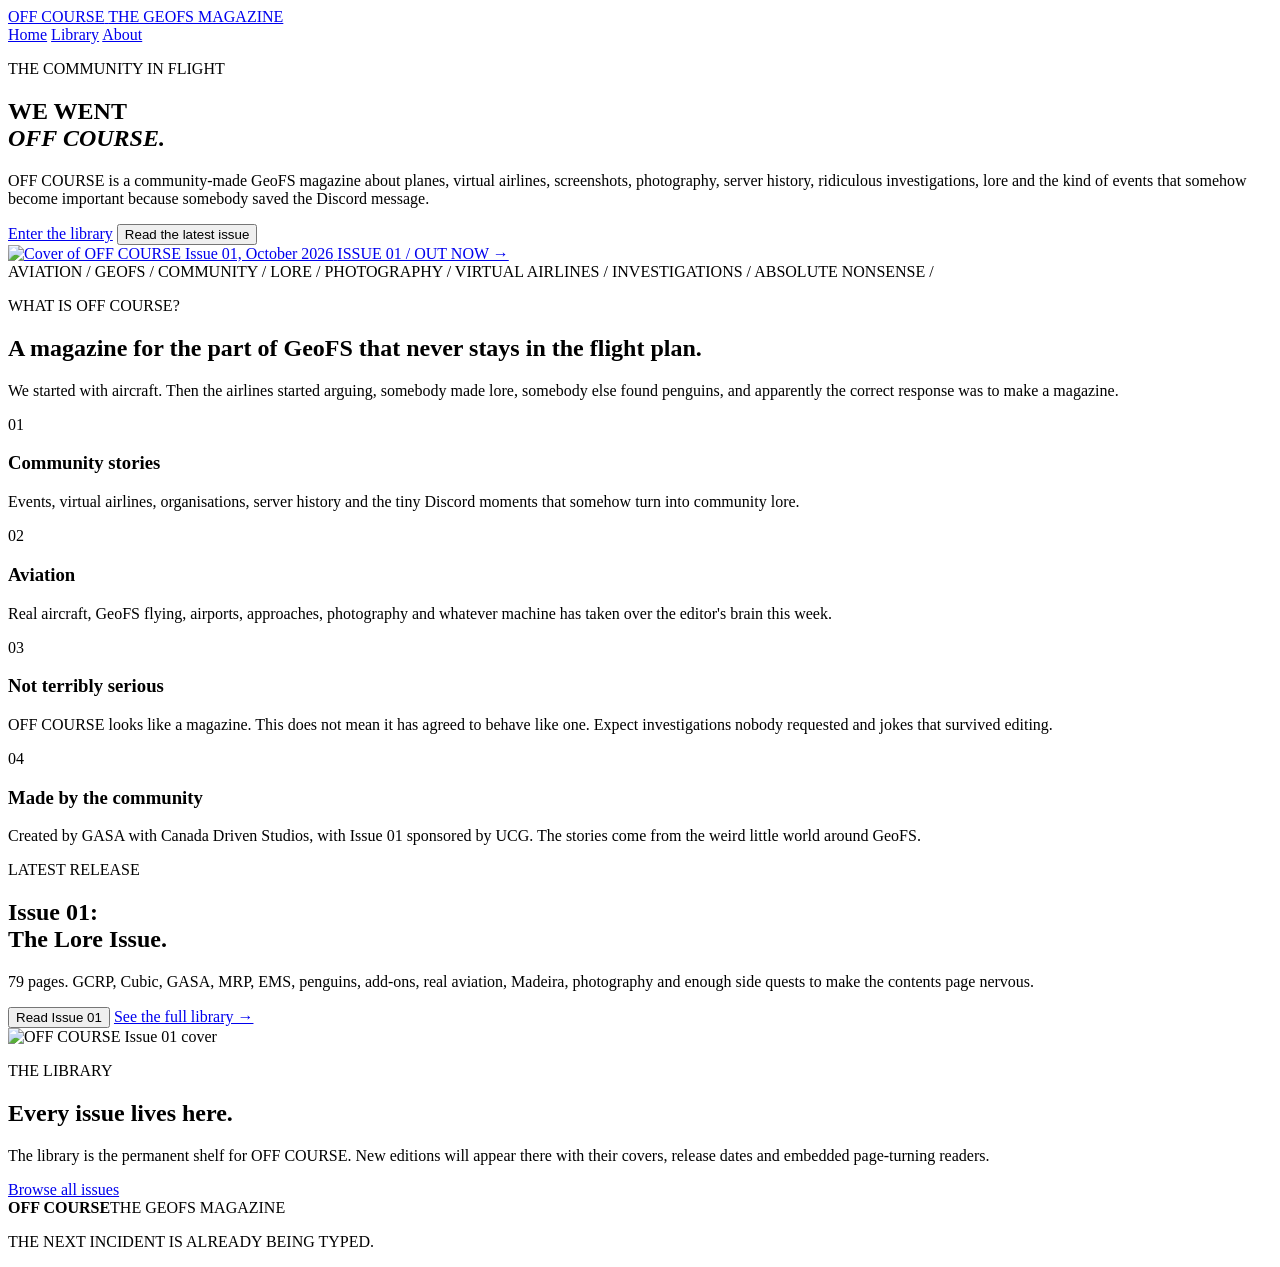
==== index.html @ 8a11a525 "Launch OFF COURSE magazine site" ====
<!doctype html>
<html lang="en">
<head>
  <meta charset="utf-8" />
  <meta name="viewport" content="width=device-width, initial-scale=1" />
  <meta name="theme-color" content="#17344d" />
  <meta name="description" content="OFF COURSE — The GeoFS Magazine. Community aviation, lore, photography, virtual airlines, investigations and whatever escaped into the group chat." />
  <meta property="og:title" content="OFF COURSE — The GeoFS Magazine" />
  <meta property="og:description" content="Community aviation. No boring flights." />
  <meta property="og:image" content="assets/issue-01-cover.jpg" />
  <title>OFF COURSE — The GeoFS Magazine</title>
  <link rel="icon" href="assets/favicon.svg" type="image/svg+xml" />
  <link rel="stylesheet" href="styles.css" />
</head>
<body>
  <header class="site-header">
    <a class="brand" href="index.html" aria-label="OFF COURSE home">
      <span class="brand-main">OFF COURSE</span>
      <span class="brand-sub">THE GEOFS MAGAZINE</span>
    </a>
    <nav aria-label="Main navigation">
      <a class="active" href="index.html">Home</a>
      <a href="library.html">Library</a>
      <a href="#about">About</a>
    </nav>
  </header>

  <main>
    <section class="home-hero">
      <div class="hero-copy">
        <p class="eyebrow">THE COMMUNITY IN FLIGHT</p>
        <h1>WE WENT<br><em>OFF COURSE.</em></h1>
        <p class="lede">OFF COURSE is a community-made GeoFS magazine about planes, virtual airlines, screenshots, photography, server history, ridiculous investigations, lore and the kind of events that somehow become important because somebody saved the Discord message.</p>
        <div class="actions">
          <a class="button primary" href="library.html">Enter the library</a>
          <button class="button ghost" data-reader="e8e3e8e0c5" data-issue="01">Read the latest issue</button>
        </div>
      </div>

      <a class="cover-wrap" href="library.html" aria-label="Browse the OFF COURSE issue library">
        <span class="cover-shadow" aria-hidden="true"></span>
        <img src="assets/issue-01-cover.jpg" alt="Cover of OFF COURSE Issue 01, October 2026" />
        <span class="cover-hint">ISSUE 01 / OUT NOW →</span>
      </a>
    </section>

    <section class="ticker" aria-label="Magazine topics">
      <div>AVIATION / GEOFS / COMMUNITY / LORE / PHOTOGRAPHY / VIRTUAL AIRLINES / INVESTIGATIONS / ABSOLUTE NONSENSE /</div>
    </section>

    <section class="manifesto section" id="about">
      <div class="section-heading">
        <div>
          <p class="eyebrow">WHAT IS OFF COURSE?</p>
          <h2>A magazine for the part of GeoFS that never stays in the flight plan.</h2>
        </div>
        <p>We started with aircraft. Then the airlines started arguing, somebody made lore, somebody else found penguins, and apparently the correct response was to make a magazine.</p>
      </div>

      <div class="feature-grid">
        <article><span>01</span><h3>Community stories</h3><p>Events, virtual airlines, organisations, server history and the tiny Discord moments that somehow turn into community lore.</p></article>
        <article><span>02</span><h3>Aviation</h3><p>Real aircraft, GeoFS flying, airports, approaches, photography and whatever machine has taken over the editor's brain this week.</p></article>
        <article><span>03</span><h3>Not terribly serious</h3><p>OFF COURSE looks like a magazine. This does not mean it has agreed to behave like one. Expect investigations nobody requested and jokes that survived editing.</p></article>
        <article><span>04</span><h3>Made by the community</h3><p>Created by GASA with Canada Driven Studios, with Issue 01 sponsored by UCG. The stories come from the weird little world around GeoFS.</p></article>
      </div>
    </section>

    <section class="latest-band">
      <div class="latest-inner">
        <div>
          <p class="eyebrow">LATEST RELEASE</p>
          <h2>Issue 01:<br>The Lore Issue.</h2>
          <p>79 pages. GCRP, Cubic, GASA, MRP, EMS, penguins, add-ons, real aviation, Madeira, photography and enough side quests to make the contents page nervous.</p>
          <div class="actions">
            <button class="button light" data-reader="e8e3e8e0c5" data-issue="01">Read Issue 01</button>
            <a class="text-link" href="library.html">See the full library →</a>
          </div>
        </div>
        <img src="assets/issue-01-cover.jpg" alt="OFF COURSE Issue 01 cover" loading="lazy" />
      </div>
    </section>

    <section class="section library-callout">
      <p class="eyebrow">THE LIBRARY</p>
      <div>
        <h2>Every issue lives here.</h2>
        <p>The library is the permanent shelf for OFF COURSE. New editions will appear there with their covers, release dates and embedded page-turning readers.</p>
        <a class="button primary" href="library.html">Browse all issues</a>
      </div>
    </section>
  </main>

  <footer><div><strong>OFF COURSE</strong><span>THE GEOFS MAGAZINE</span></div><p>THE NEXT INCIDENT IS ALREADY BEING TYPED.</p></footer>

  <dialog class="reader" id="reader-dialog" aria-label="Magazine reader">
    <div class="reader-bar">
      <div><strong id="reader-title">OFF COURSE — ISSUE 01</strong><span>THE GEOFS MAGAZINE</span></div>
      <div class="reader-actions">
        <a id="reader-external" href="https://heyzine.com/flip-book/e8e3e8e0c5.html" target="_blank" rel="noopener">Open separately ↗</a>
        <button id="reader-close" aria-label="Close reader">×</button>
      </div>
    </div>
    <div class="reader-frame-wrap"><iframe id="reader-frame" title="OFF COURSE magazine reader" allowfullscreen allow="autoplay; fullscreen; clipboard-write" scrolling="no"></iframe></div>
  </dialog>

  <script src="app.js"></script>
</body>
</html>
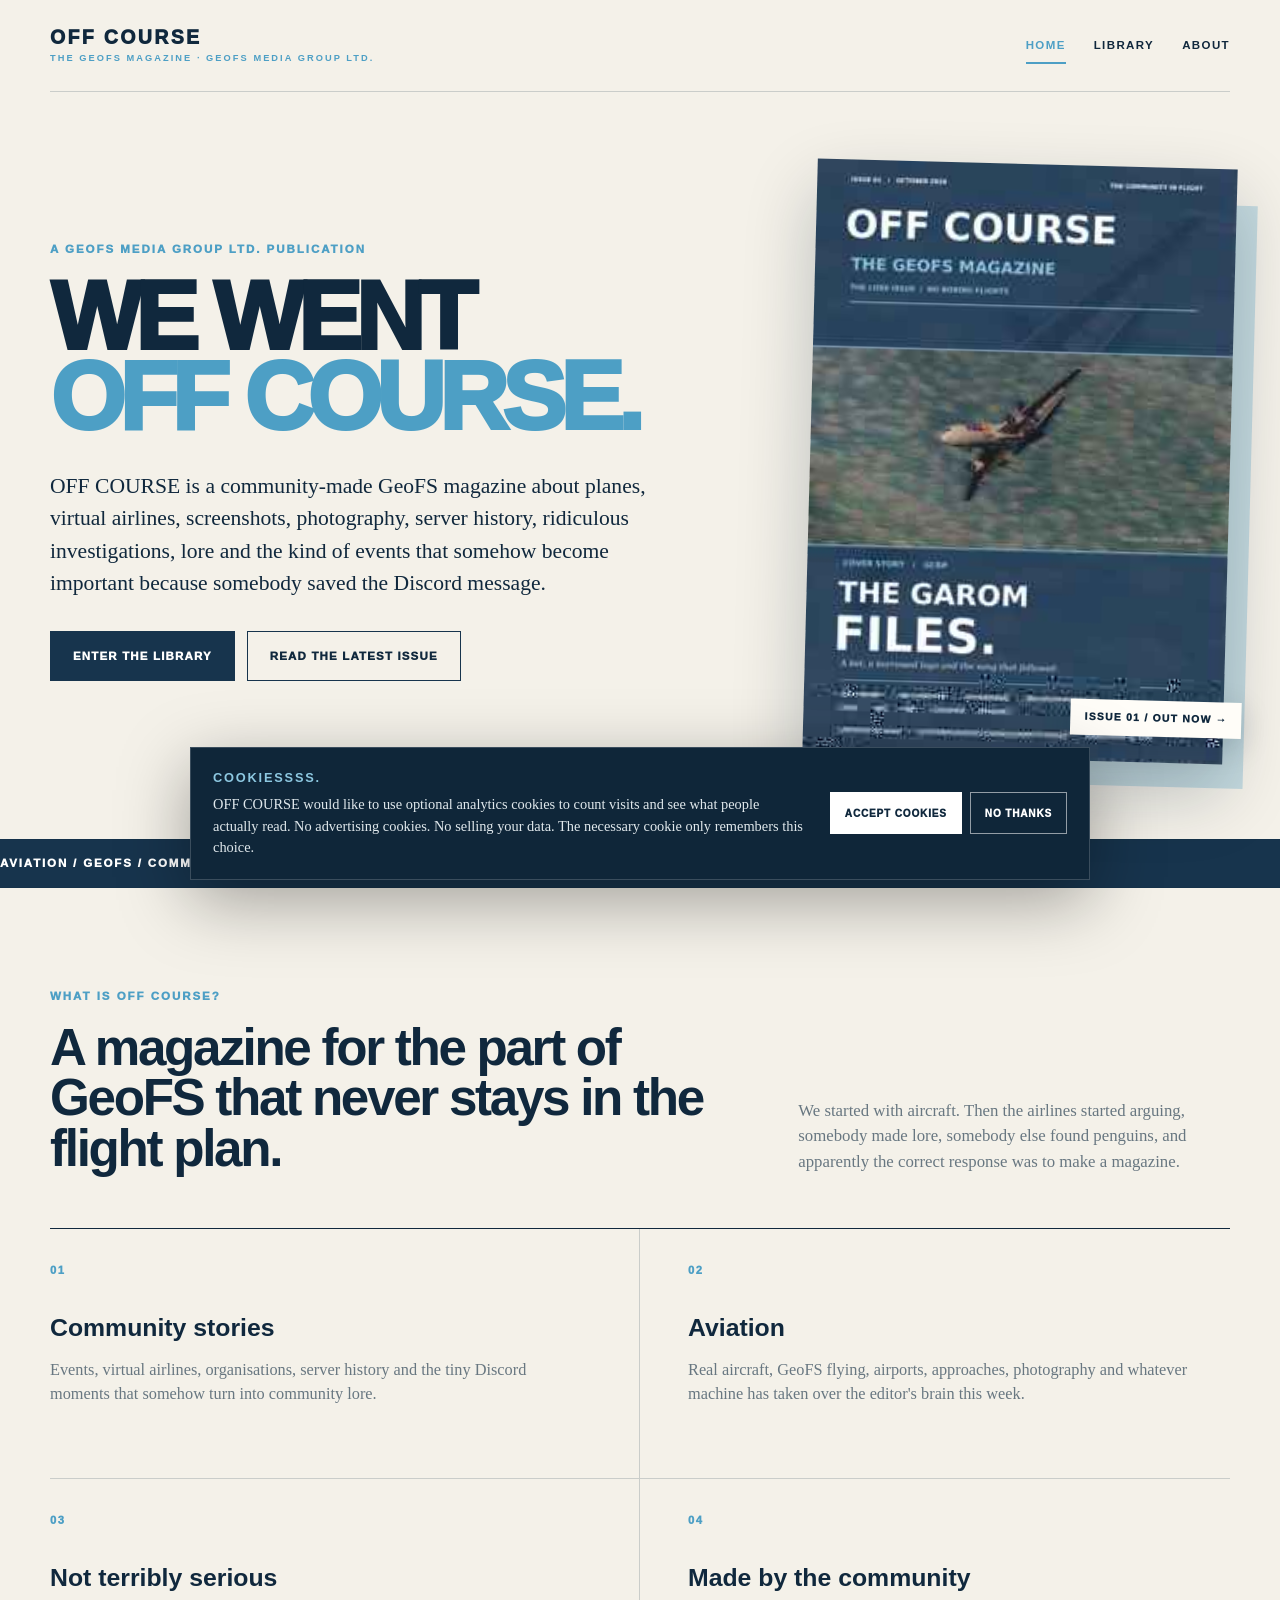
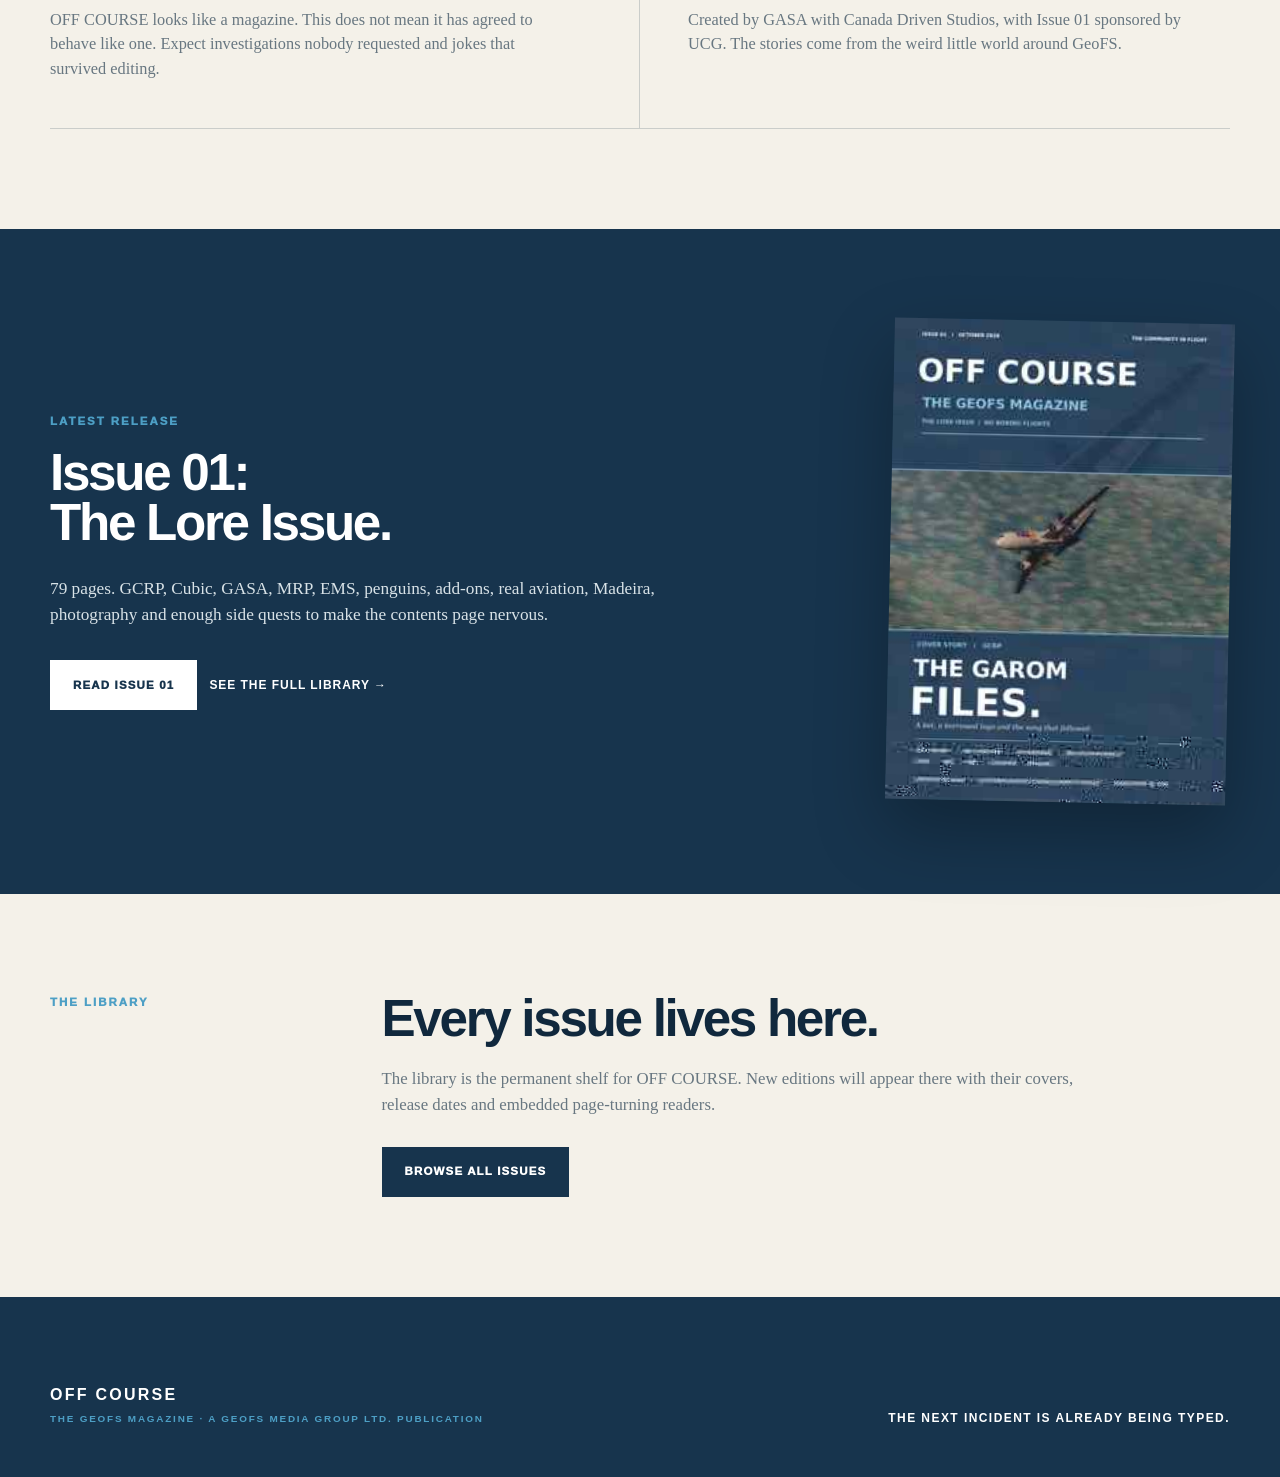
==== commit 80281e6e: "Add GeoFS Media Group Ltd. branding" ====
--- a/index.html
+++ b/index.html
@@ -16,7 +16,7 @@
   <header class="site-header">
     <a class="brand" href="index.html" aria-label="OFF COURSE home">
       <span class="brand-main">OFF COURSE</span>
-      <span class="brand-sub">THE GEOFS MAGAZINE</span>
+      <span class="brand-sub">THE GEOFS MAGAZINE · GEOFS MEDIA GROUP LTD.</span>
     </a>
     <nav aria-label="Main navigation">
       <a class="active" href="index.html">Home</a>
@@ -28,7 +28,7 @@
   <main>
     <section class="home-hero">
       <div class="hero-copy">
-        <p class="eyebrow">THE COMMUNITY IN FLIGHT</p>
+        <p class="eyebrow">A GEOFS MEDIA GROUP LTD. PUBLICATION</p>
         <h1>WE WENT<br><em>OFF COURSE.</em></h1>
         <p class="lede">OFF COURSE is a community-made GeoFS magazine about planes, virtual airlines, screenshots, photography, server history, ridiculous investigations, lore and the kind of events that somehow become important because somebody saved the Discord message.</p>
         <div class="actions">
@@ -90,7 +90,7 @@
     </section>
   </main>
 
-  <footer><div><strong>OFF COURSE</strong><span>THE GEOFS MAGAZINE</span></div><p>THE NEXT INCIDENT IS ALREADY BEING TYPED.</p></footer>
+  <footer><div><strong>OFF COURSE</strong><span>THE GEOFS MAGAZINE · A GEOFS MEDIA GROUP LTD. PUBLICATION</span></div><p>THE NEXT INCIDENT IS ALREADY BEING TYPED.</p></footer>
 
   <dialog class="reader" id="reader-dialog" aria-label="Magazine reader">
     <div class="reader-bar">
--- a/styles.css
+++ b/styles.css
@@ -0,0 +1,5 @@
+:root{--ink:#10283d;--navy:#17344d;--blue:#4d9fc5;--ice:#dcecf2;--paper:#f4f1e9;--white:#fffdf8;--muted:#687781;--line:rgba(16,40,61,.18);--max:1180px}*{box-sizing:border-box}html{scroll-behavior:smooth}body{margin:0;background:var(--paper);color:var(--ink);font-family:Inter,ui-sans-serif,-apple-system,BlinkMacSystemFont,"Segoe UI",sans-serif;line-height:1.5}button,a{font:inherit}a{color:inherit}.site-header{width:min(calc(100% - 40px),var(--max));margin:0 auto;min-height:92px;display:flex;align-items:center;justify-content:space-between;border-bottom:1px solid var(--line)}.brand{text-decoration:none;display:grid;line-height:1;gap:7px}.brand-main{font-size:1.22rem;font-weight:950;letter-spacing:.12em}.brand-sub{font-size:.58rem;font-weight:900;letter-spacing:.22em;color:var(--blue)}nav{display:flex;gap:28px}nav a{position:relative;text-decoration:none;text-transform:uppercase;font-size:.72rem;font-weight:900;letter-spacing:.12em}nav a:hover,nav a.active{color:var(--blue)}nav a.active:after{content:"";position:absolute;left:0;right:0;bottom:-10px;height:2px;background:var(--blue)}.eyebrow{margin:0 0 18px;color:var(--blue);font-size:.72rem;font-weight:950;letter-spacing:.17em;text-transform:uppercase}h1{margin:0;font-size:clamp(3.7rem,7.5vw,7.5rem);line-height:.84;letter-spacing:-.065em;font-weight:950}h1 em{color:var(--blue);font-style:normal}h2{margin:0;font-size:clamp(2.2rem,4vw,4.5rem);line-height:.98;letter-spacing:-.045em}.lede{max-width:700px;margin:32px 0;font-family:Georgia,"Times New Roman",serif;font-size:clamp(1.05rem,1.7vw,1.35rem)}.actions{display:flex;gap:12px;flex-wrap:wrap;align-items:center}.button{min-height:50px;padding:0 22px;display:inline-flex;align-items:center;justify-content:center;border:1px solid var(--navy);background:transparent;color:var(--ink);text-decoration:none;text-transform:uppercase;letter-spacing:.1em;font-size:.72rem;font-weight:950;cursor:pointer}.button.primary{background:var(--navy);color:white}.button.primary:hover{background:var(--blue);border-color:var(--blue)}.button.ghost:hover{background:var(--ice)}.button.light{border-color:white;background:white;color:var(--navy)}.button.light:hover{background:var(--ice)}.text-link{color:white;font-size:.75rem;font-weight:900;letter-spacing:.08em;text-transform:uppercase;text-decoration:none}.home-hero{width:min(calc(100% - 40px),var(--max));margin:0 auto;min-height:720px;padding:72px 0 80px;display:grid;grid-template-columns:1.1fr .9fr;align-items:center;gap:72px}.cover-wrap{position:relative;width:min(100%,420px);justify-self:end;text-decoration:none;transform:rotate(1.5deg);transition:transform .25s ease}.cover-wrap:hover{transform:rotate(0) translateY(-8px)}.cover-wrap img{position:relative;z-index:2;width:100%;display:block;box-shadow:0 30px 70px rgba(10,31,48,.24)}.cover-shadow{position:absolute;z-index:0;inset:6% -5% -4% 6%;background:var(--blue);opacity:.28}.cover-hint{position:absolute;z-index:3;right:-18px;bottom:26px;background:var(--white);padding:10px 14px;font-size:.65rem;font-weight:950;letter-spacing:.12em;box-shadow:0 8px 30px rgba(10,31,48,.18)}.ticker{overflow:hidden;border-top:1px solid var(--line);border-bottom:1px solid var(--line);background:var(--navy);color:white}.ticker div{width:max-content;padding:15px 0;font-size:.72rem;font-weight:950;letter-spacing:.16em;animation:drift 24s linear infinite}@keyframes drift{to{transform:translateX(-30%)}}.section{width:min(calc(100% - 40px),var(--max));margin:0 auto;padding:100px 0}.section-heading{display:grid;grid-template-columns:1fr .62fr;gap:52px;align-items:end;margin-bottom:54px}.section-heading.compact{margin-bottom:42px}.section-heading>p{margin:0;color:var(--muted);font-family:Georgia,"Times New Roman",serif;font-size:1.05rem}.feature-grid{display:grid;grid-template-columns:repeat(2,minmax(0,1fr));border-top:1px solid var(--ink)}.feature-grid article{min-height:250px;padding:28px 34px 34px 0;border-bottom:1px solid var(--line)}.feature-grid article:nth-child(odd){padding-right:48px;border-right:1px solid var(--line)}.feature-grid article:nth-child(even){padding-left:48px}.feature-grid span{color:var(--blue);font-size:.7rem;font-weight:950;letter-spacing:.14em}.feature-grid h3{margin:28px 0 12px;font-size:1.55rem}.feature-grid p{max-width:500px;margin:0;color:var(--muted);font-family:Georgia,"Times New Roman",serif;font-size:1.02rem}.latest-band{background:var(--navy);color:white}.latest-inner{width:min(calc(100% - 40px),var(--max));margin:0 auto;padding:92px 0;display:grid;grid-template-columns:1fr .55fr;gap:90px;align-items:center}.latest-inner>div>p:not(.eyebrow){max-width:650px;margin:28px 0 32px;color:#d8e2e7;font-family:Georgia,"Times New Roman",serif;font-size:1.08rem}.latest-inner img{width:min(100%,340px);justify-self:end;box-shadow:0 30px 70px rgba(0,0,0,.28);transform:rotate(1.2deg)}.library-callout{display:grid;grid-template-columns:.32fr 1fr;gap:60px;align-items:start}.library-callout>div>p{max-width:700px;margin:22px 0 30px;color:var(--muted);font-family:Georgia,"Times New Roman",serif;font-size:1.05rem}.library-hero{width:min(calc(100% - 40px),var(--max));margin:0 auto;padding:95px 0 75px}.library-hero .lede{max-width:800px}.library-stats{margin-top:65px;display:grid;grid-template-columns:repeat(3,minmax(0,1fr));border-top:1px solid var(--ink);border-bottom:1px solid var(--line)}.library-stats div{padding:24px 28px 24px 0;display:grid;gap:4px}.library-stats div+div{padding-left:28px;border-left:1px solid var(--line)}.library-stats strong{font-size:clamp(2rem,4vw,3.8rem);line-height:1;letter-spacing:-.05em}.library-stats span{color:var(--muted);font-size:.65rem;font-weight:900;letter-spacing:.12em}.archive-section{padding-top:70px}.issue-grid{display:grid;grid-template-columns:repeat(3,minmax(0,1fr));gap:38px 26px}.issue-card{border-top:1px solid var(--ink);padding-top:16px}.issue-open{width:100%;padding:0;border:0;background:transparent;text-align:left;color:inherit;cursor:pointer}.issue-cover-frame{position:relative;overflow:hidden;background:#d8d8d3}.issue-cover-frame img{width:100%;aspect-ratio:1/1.414;object-fit:cover;display:block;transition:transform .25s ease,filter .25s ease}.issue-cover-frame>span{position:absolute;left:16px;right:16px;bottom:16px;padding:12px 14px;background:var(--white);color:var(--ink);font-size:.65rem;font-weight:950;letter-spacing:.12em;transform:translateY(75px);transition:transform .22s ease}.issue-open:hover .issue-cover-frame img{transform:scale(1.018);filter:brightness(.82)}.issue-open:hover .issue-cover-frame>span{transform:translateY(0)}.card-copy{padding-top:18px}.issue-number{margin:0 0 6px;color:var(--blue);font-size:.66rem;font-weight:950;letter-spacing:.12em}.issue-card h3{margin:0 0 9px;font-size:1.35rem}.card-description{min-height:72px;margin:0 0 12px;color:var(--muted);font-family:Georgia,"Times New Roman",serif;font-size:.96rem}.meta{margin:0;color:var(--muted);font-size:.67rem;font-weight:850;letter-spacing:.09em;text-transform:uppercase}.issue-card.pending{opacity:.48}.placeholder-cover{aspect-ratio:1/1.414;display:grid;place-content:center;gap:10px;text-align:center;border:1px dashed var(--ink);background:rgba(255,255,255,.2)}.placeholder-cover span{font-weight:950;font-size:clamp(4rem,9vw,7rem);letter-spacing:-.07em;line-height:.8}.placeholder-cover small{font-size:.62rem;font-weight:900;letter-spacing:.15em}footer{background:var(--navy);color:white;min-height:180px;padding:50px max(20px,calc((100vw - var(--max))/2));display:flex;justify-content:space-between;gap:30px;align-items:flex-end}footer>div{display:grid;gap:5px}footer strong{letter-spacing:.14em}footer span{color:var(--blue);font-size:.62rem;font-weight:900;letter-spacing:.18em}footer p{margin:0;font-size:.75rem;font-weight:900;letter-spacing:.12em}.reader{width:min(96vw,1500px);height:94vh;padding:0;border:0;background:#0b1720;color:white;box-shadow:0 30px 120px rgba(0,0,0,.55)}.reader::backdrop{background:rgba(5,13,19,.82);backdrop-filter:blur(7px)}.reader[open]{display:grid;grid-template-rows:auto 1fr}.reader-bar{min-height:62px;padding:10px 14px 10px 18px;display:flex;align-items:center;justify-content:space-between;gap:20px;border-bottom:1px solid rgba(255,255,255,.14)}.reader-bar>div:first-child{display:grid}.reader-bar strong{font-size:.78rem;letter-spacing:.1em}.reader-bar span{font-size:.55rem;color:#8dbdd3;letter-spacing:.16em}.reader-actions{display:flex;align-items:center;gap:14px}.reader-actions a{font-size:.7rem;text-decoration:none;color:#bcd8e5}#reader-close{width:38px;height:38px;border:1px solid rgba(255,255,255,.22);border-radius:50%;background:transparent;color:white;font-size:1.55rem;line-height:1;cursor:pointer}.reader-frame-wrap{min-height:0}.reader iframe{width:100%;height:100%;border:0;background:#101820}@media(max-width:850px){.site-header{min-height:78px}nav{gap:14px}.home-hero{grid-template-columns:1fr;gap:48px;padding-top:55px}.cover-wrap{justify-self:center;width:min(82vw,430px)}.section-heading,.latest-inner,.library-callout{grid-template-columns:1fr}.latest-inner{gap:45px}.latest-inner img{justify-self:start}.issue-grid{grid-template-columns:repeat(2,minmax(0,1fr))}}@media(max-width:620px){.site-header{width:min(calc(100% - 28px),var(--max))}nav a{font-size:.63rem}nav a:last-child{display:none}.home-hero,.section,.library-hero,.latest-inner{width:min(calc(100% - 28px),var(--max))}.home-hero{min-height:auto;padding-bottom:58px}h1{font-size:clamp(3.25rem,17vw,5rem)}.feature-grid{grid-template-columns:1fr}.feature-grid article,.feature-grid article:nth-child(odd),.feature-grid article:nth-child(even){min-height:0;padding:26px 0 30px;border-right:0}.library-stats{grid-template-columns:1fr}.library-stats div+div{padding-left:0;border-left:0;border-top:1px solid var(--line)}.issue-grid{grid-template-columns:1fr}.card-description{min-height:0}.reader{width:100vw;max-width:none;height:100dvh;max-height:none;margin:0}.reader-bar strong{font-size:.66rem}.reader-actions a{display:none}footer{align-items:flex-start;flex-direction:column}}@media(prefers-reduced-motion:reduce){html{scroll-behavior:auto}.ticker div{animation:none}.cover-wrap,.issue-cover-frame img,.issue-cover-frame>span{transition:none}}
+
+/* Cookie consent: analytics is opt-in and advertising storage stays disabled. */
+.cookie-banner{position:fixed;z-index:9999;left:18px;right:18px;bottom:18px;max-width:900px;margin:0 auto;padding:18px 20px;display:flex;align-items:center;justify-content:space-between;gap:24px;background:#0b1720;color:white;border:1px solid rgba(255,255,255,.18);box-shadow:0 20px 70px rgba(0,0,0,.38)}.cookie-copy{max-width:590px}.cookie-copy strong{display:block;color:#8fc8df;font-size:.72rem;letter-spacing:.13em}.cookie-copy p{margin:6px 0 0;color:#d7e3e8;font-family:Georgia,"Times New Roman",serif;font-size:.92rem}.cookie-actions{display:flex;gap:8px;flex-wrap:wrap;justify-content:flex-end}.cookie-actions button{min-height:42px;padding:0 14px;border:1px solid rgba(255,255,255,.35);font-size:.65rem;font-weight:950;letter-spacing:.09em;cursor:pointer}.cookie-accept{background:white;color:#10283d}.cookie-decline{background:transparent;color:white}.cookie-actions button:hover{border-color:#8fc8df}.cookie-accept:hover{background:#dcecf2}@media(max-width:650px){.cookie-banner{left:10px;right:10px;bottom:10px;align-items:stretch;flex-direction:column;gap:14px}.cookie-actions{justify-content:stretch}.cookie-actions button{flex:1}}
+.cookie-banner{position:fixed;z-index:9999;left:20px;right:20px;bottom:20px;width:min(calc(100% - 40px),900px);margin:0 auto;padding:20px 22px;background:#0f2639;color:#fff;display:flex;align-items:center;justify-content:space-between;gap:24px;border:1px solid rgba(255,255,255,.18);box-shadow:0 20px 70px rgba(0,0,0,.35);transform:translateY(calc(100% + 50px));opacity:0;transition:transform .25s ease,opacity .25s ease}.cookie-banner.show{transform:translateY(0);opacity:1}.cookie-copy{max-width:590px}.cookie-copy strong{display:block;color:#8dc8e1;font-size:.8rem;letter-spacing:.14em}.cookie-copy p{margin:7px 0 0;color:#e0e8ec;font-family:Georgia,"Times New Roman",serif;font-size:.9rem}.cookie-actions{display:flex;gap:8px;flex-wrap:wrap;justify-content:flex-end}.cookie-actions button{min-height:42px;padding:0 14px;border:1px solid rgba(255,255,255,.55);font-size:.63rem;font-weight:950;letter-spacing:.08em;cursor:pointer}.cookie-accept{background:#fff;color:#10283d}.cookie-reject{background:transparent;color:#fff}@media(max-width:700px){.cookie-banner{left:14px;right:14px;bottom:14px;width:auto;align-items:stretch;flex-direction:column;gap:14px}.cookie-actions{justify-content:flex-start}.cookie-actions button{flex:1}}@media(prefers-reduced-motion:reduce){.cookie-banner{transition:none}}
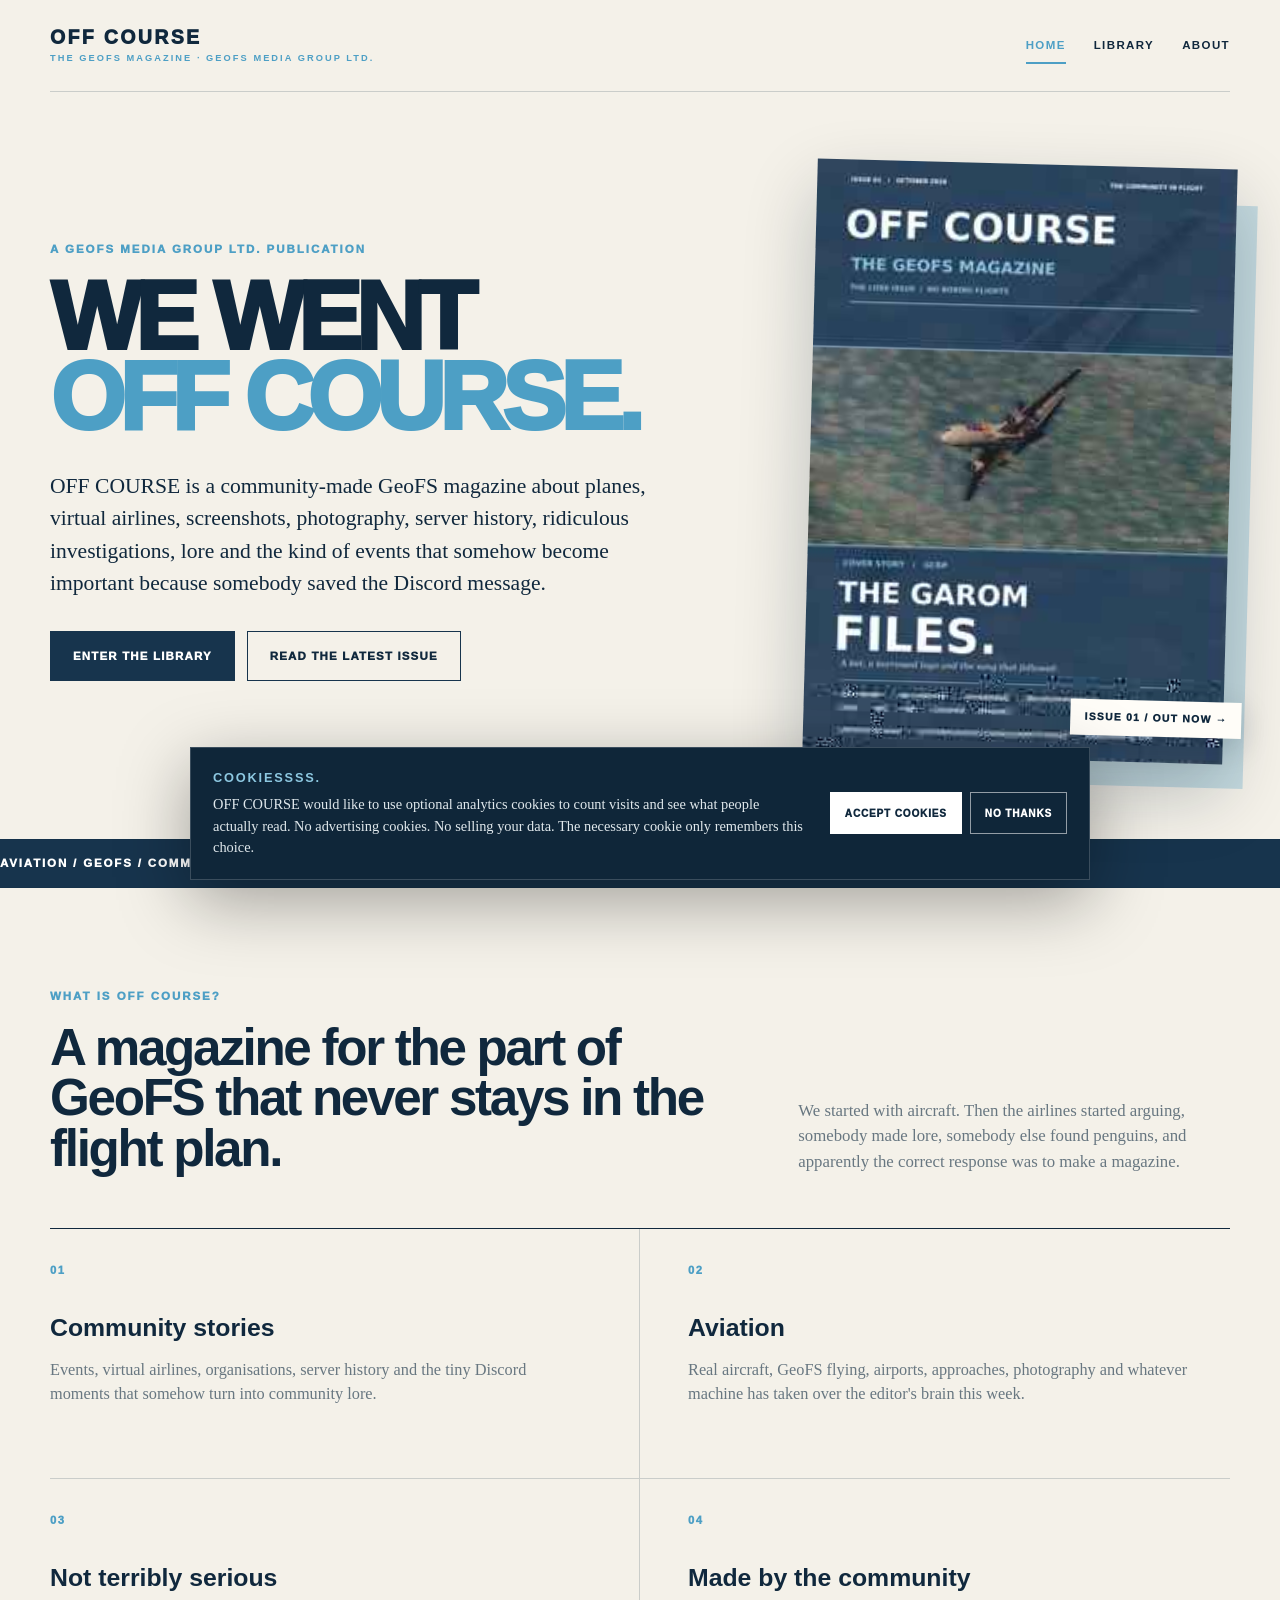
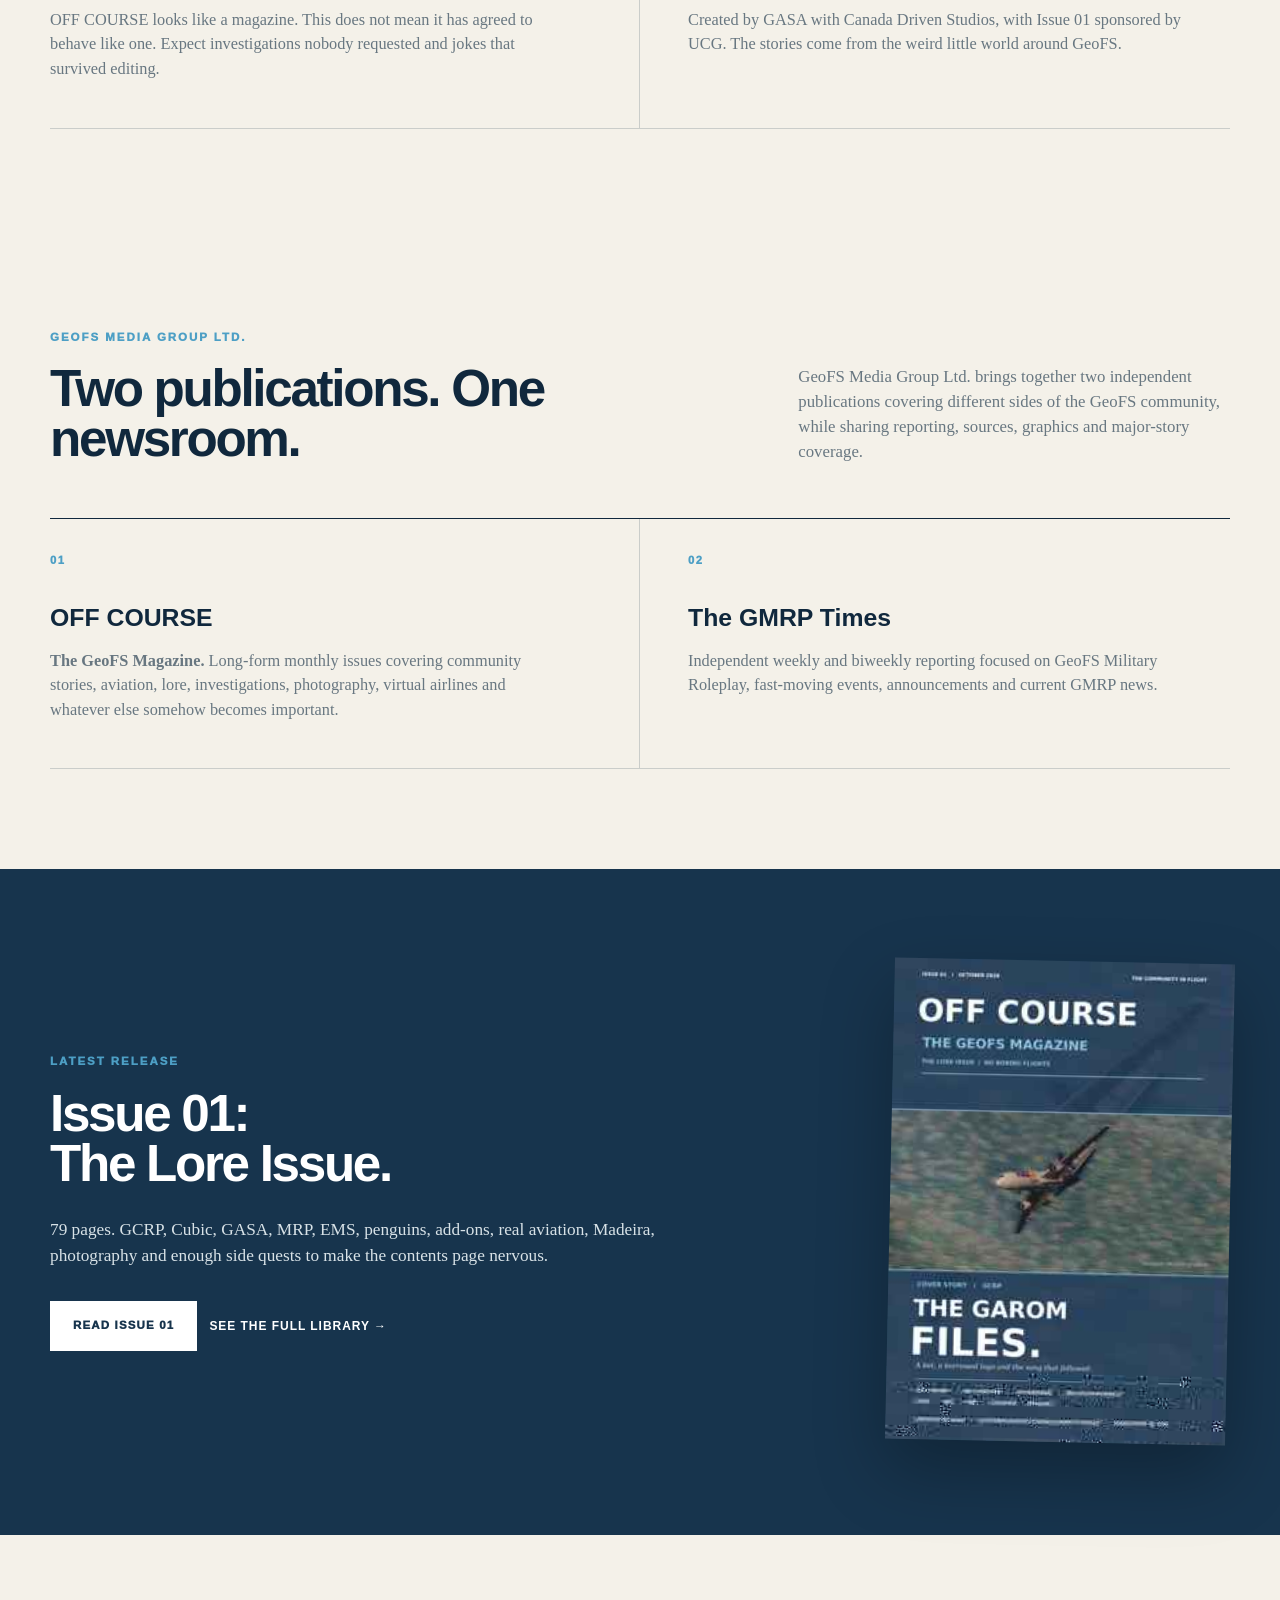
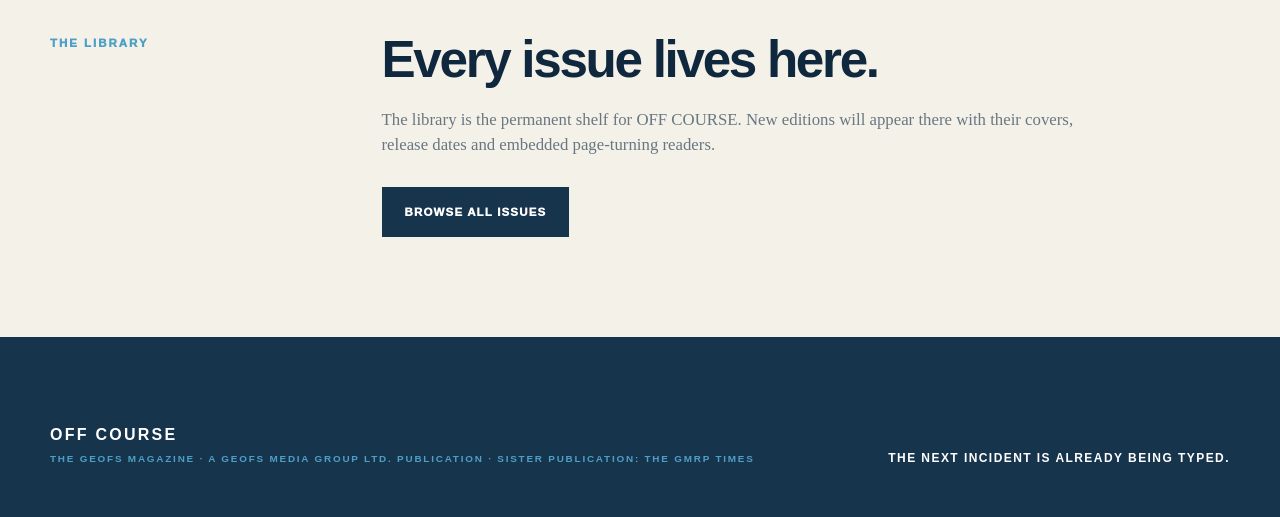
==== commit 9bbbc37a: "Add GeoFS Media Group publications section" ====
--- a/index.html
+++ b/index.html
@@ -65,6 +65,20 @@
       </div>
     </section>
 
+    <section class="section" id="publications">
+      <div class="section-heading">
+        <div>
+          <p class="eyebrow">GEOFS MEDIA GROUP LTD.</p>
+          <h2>Two publications. One newsroom.</h2>
+        </div>
+        <p>GeoFS Media Group Ltd. brings together two independent publications covering different sides of the GeoFS community, while sharing reporting, sources, graphics and major-story coverage.</p>
+      </div>
+      <div class="feature-grid">
+        <article><span>01</span><h3>OFF COURSE</h3><p><strong>The GeoFS Magazine.</strong> Long-form monthly issues covering community stories, aviation, lore, investigations, photography, virtual airlines and whatever else somehow becomes important.</p></article>
+        <article><span>02</span><h3>The GMRP Times</h3><p>Independent weekly and biweekly reporting focused on GeoFS Military Roleplay, fast-moving events, announcements and current GMRP news.</p></article>
+      </div>
+    </section>
+
     <section class="latest-band">
       <div class="latest-inner">
         <div>
@@ -90,7 +104,7 @@
     </section>
   </main>
 
-  <footer><div><strong>OFF COURSE</strong><span>THE GEOFS MAGAZINE · A GEOFS MEDIA GROUP LTD. PUBLICATION</span></div><p>THE NEXT INCIDENT IS ALREADY BEING TYPED.</p></footer>
+  <footer><div><strong>OFF COURSE</strong><span>THE GEOFS MAGAZINE · A GEOFS MEDIA GROUP LTD. PUBLICATION · SISTER PUBLICATION: THE GMRP TIMES</span></div><p>THE NEXT INCIDENT IS ALREADY BEING TYPED.</p></footer>
 
   <dialog class="reader" id="reader-dialog" aria-label="Magazine reader">
     <div class="reader-bar">
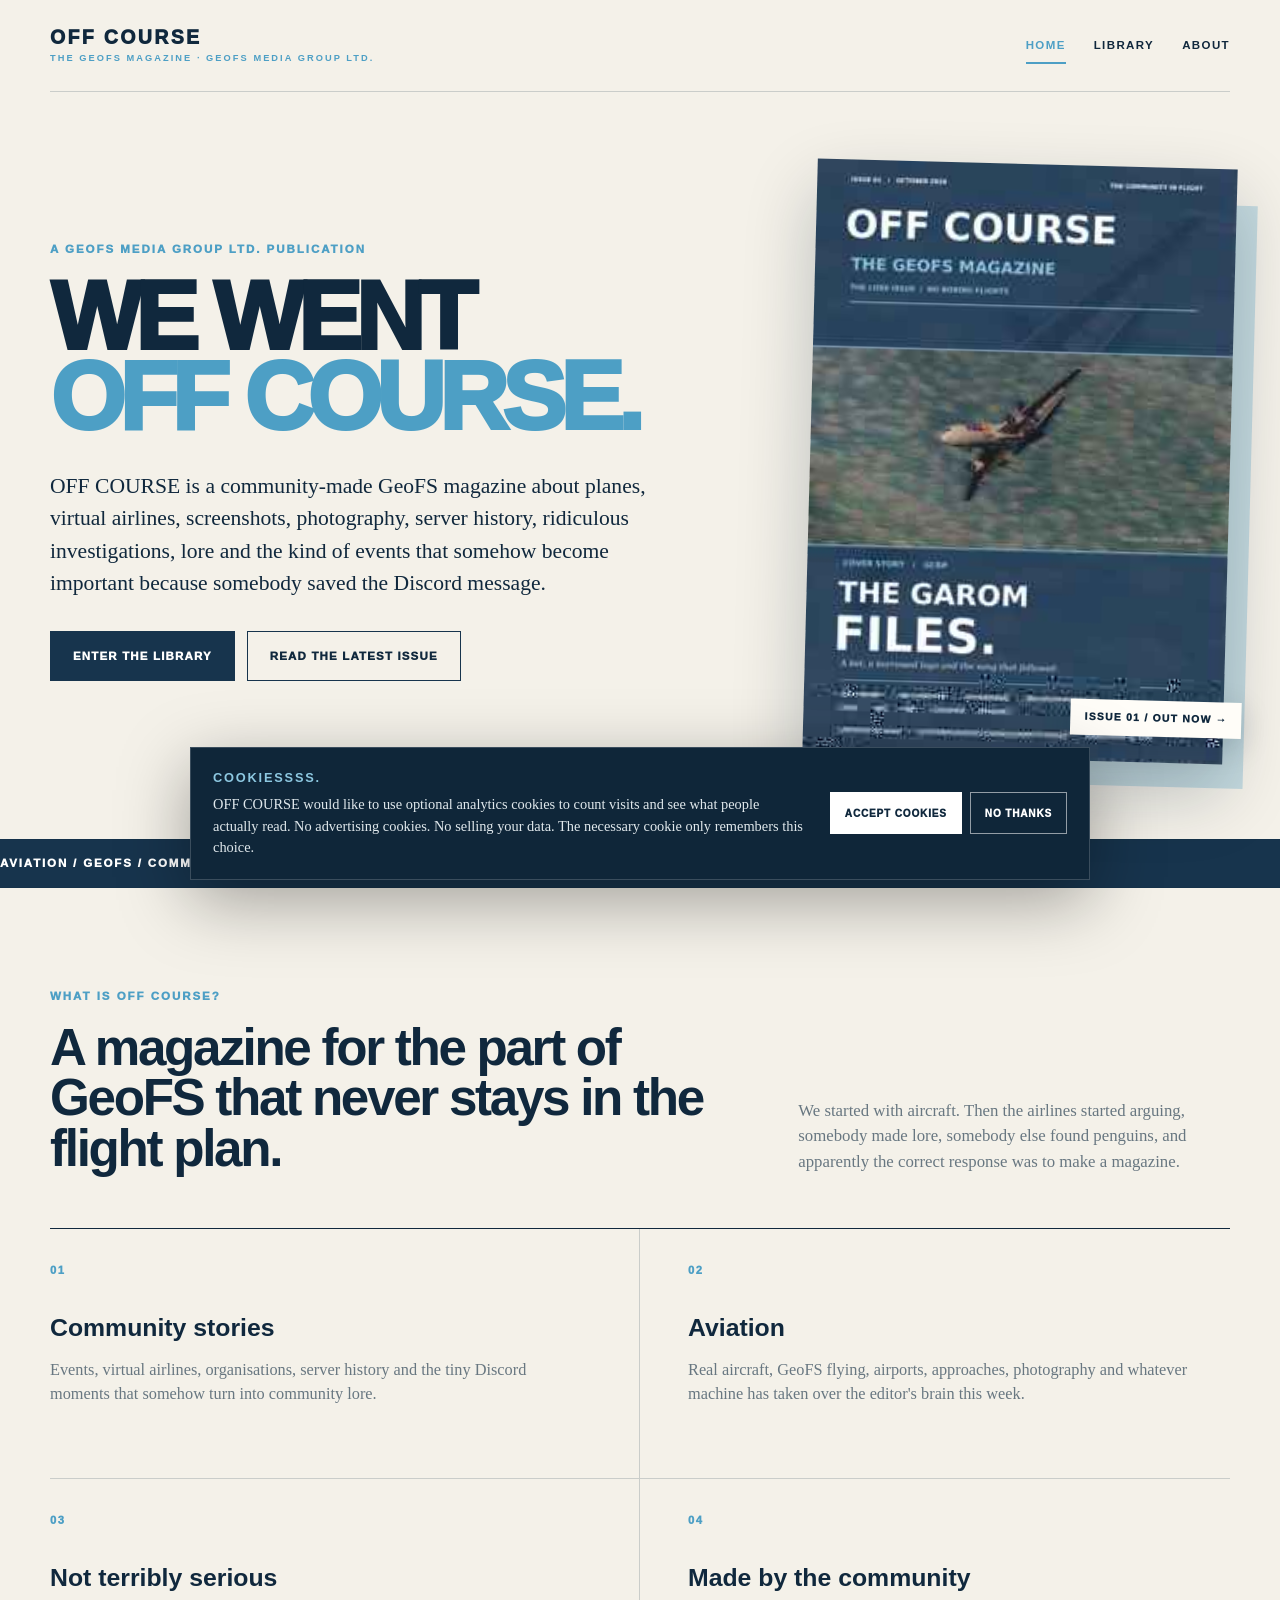
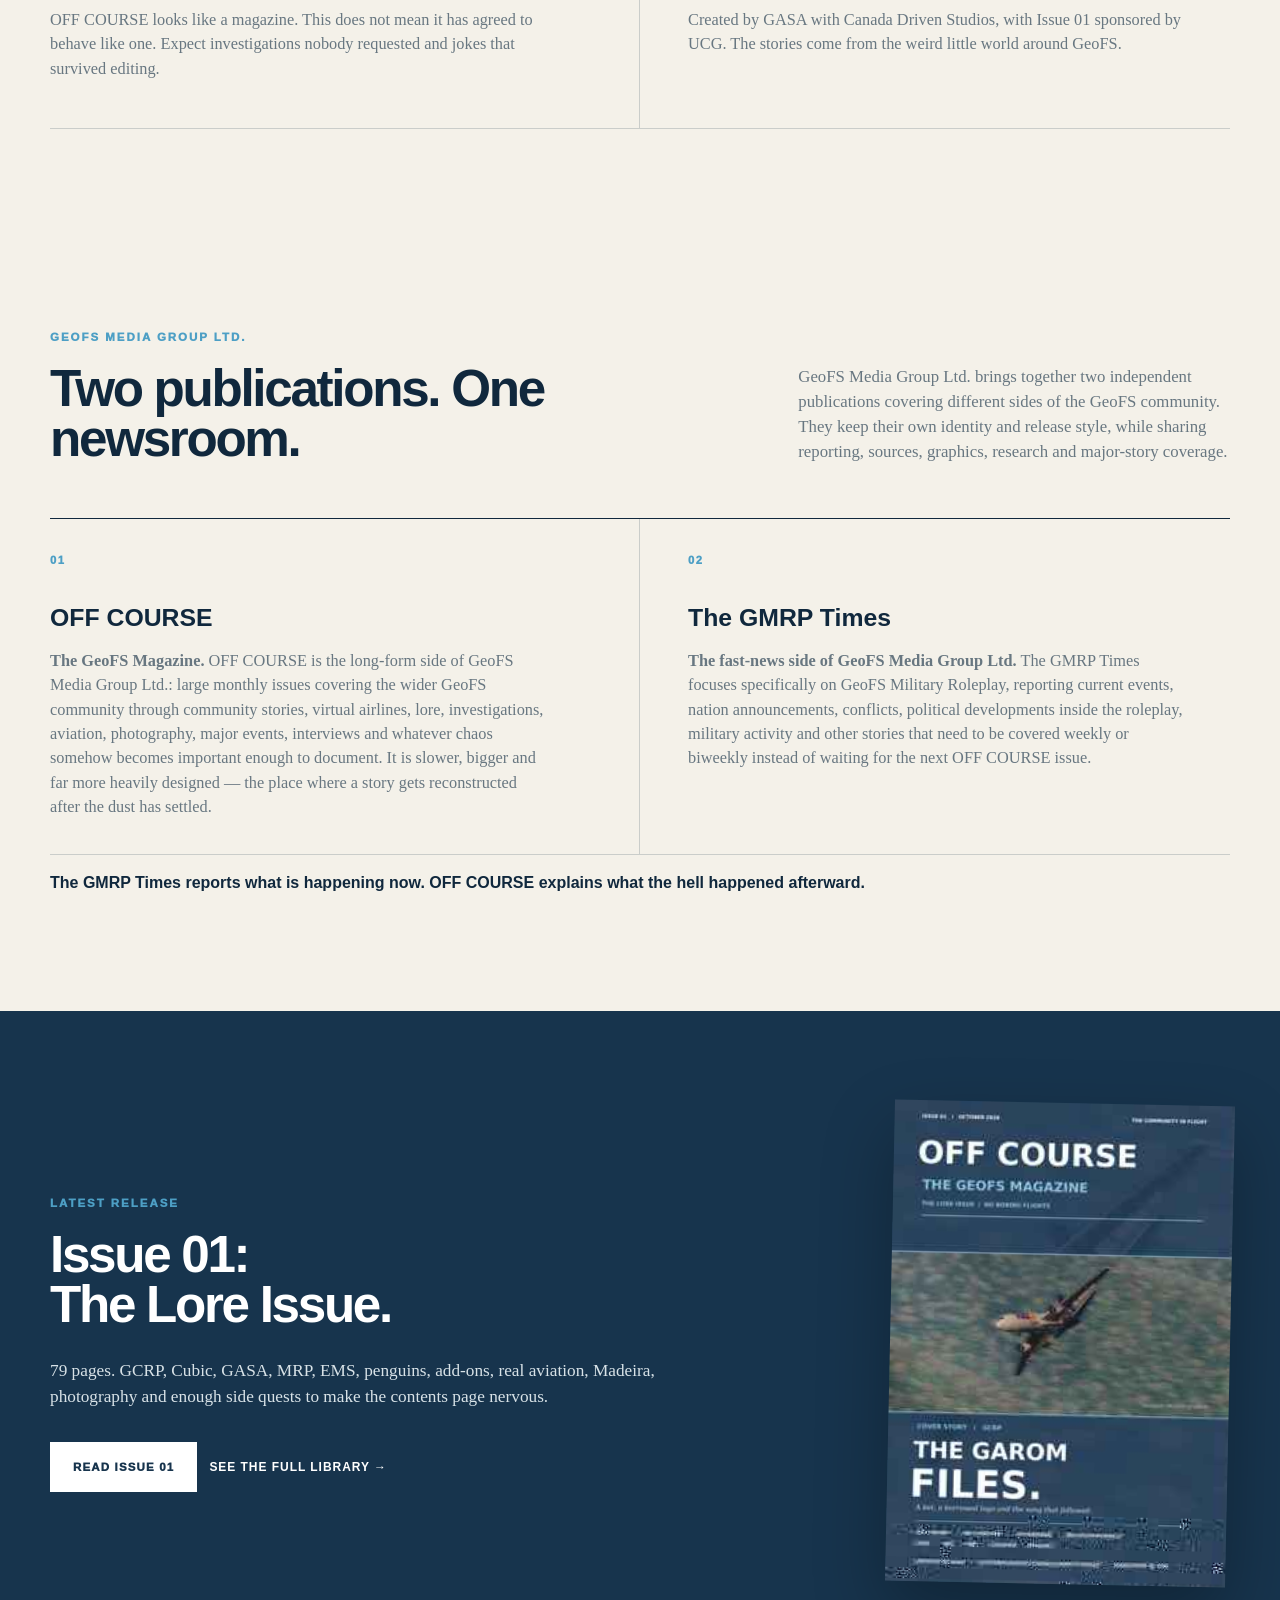
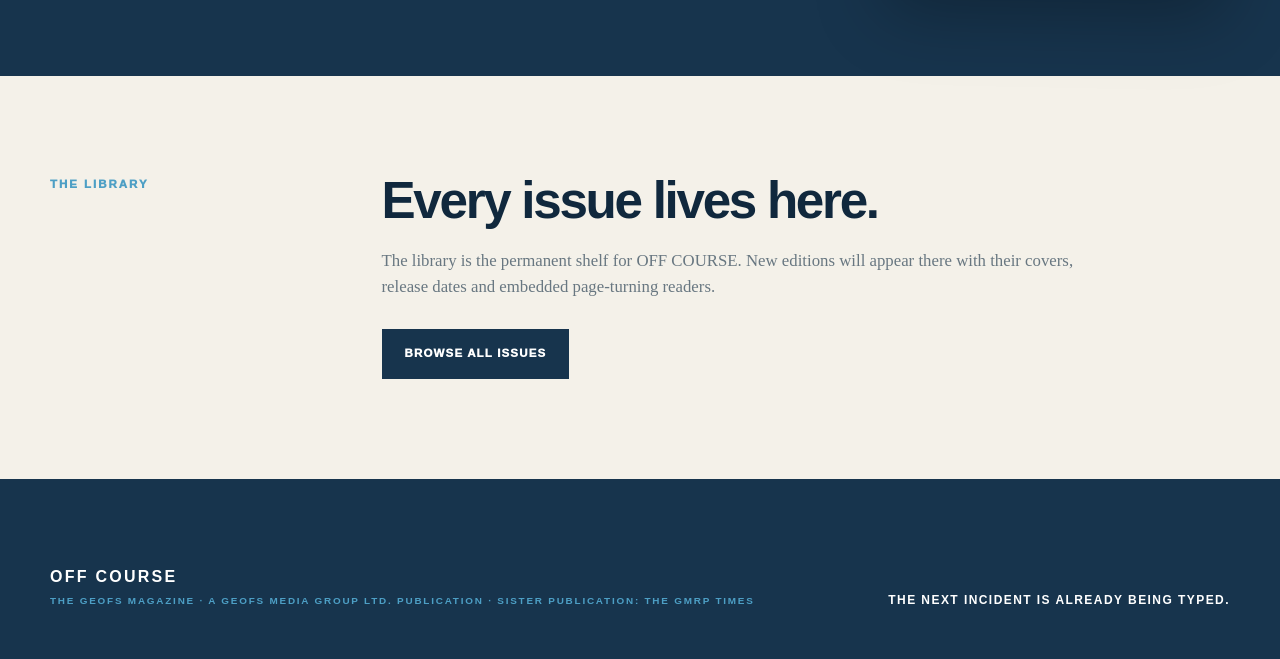
==== commit 79de19f7: "Expand GeoFS Media Group publication descriptions" ====
--- a/index.html
+++ b/index.html
@@ -71,12 +71,13 @@
           <p class="eyebrow">GEOFS MEDIA GROUP LTD.</p>
           <h2>Two publications. One newsroom.</h2>
         </div>
-        <p>GeoFS Media Group Ltd. brings together two independent publications covering different sides of the GeoFS community, while sharing reporting, sources, graphics and major-story coverage.</p>
+        <p>GeoFS Media Group Ltd. brings together two independent publications covering different sides of the GeoFS community. They keep their own identity and release style, while sharing reporting, sources, graphics, research and major-story coverage.</p>
       </div>
       <div class="feature-grid">
-        <article><span>01</span><h3>OFF COURSE</h3><p><strong>The GeoFS Magazine.</strong> Long-form monthly issues covering community stories, aviation, lore, investigations, photography, virtual airlines and whatever else somehow becomes important.</p></article>
-        <article><span>02</span><h3>The GMRP Times</h3><p>Independent weekly and biweekly reporting focused on GeoFS Military Roleplay, fast-moving events, announcements and current GMRP news.</p></article>
+        <article><span>01</span><h3>OFF COURSE</h3><p><strong>The GeoFS Magazine.</strong> OFF COURSE is the long-form side of GeoFS Media Group Ltd.: large monthly issues covering the wider GeoFS community through community stories, virtual airlines, lore, investigations, aviation, photography, major events, interviews and whatever chaos somehow becomes important enough to document. It is slower, bigger and far more heavily designed — the place where a story gets reconstructed after the dust has settled.</p></article>
+        <article><span>02</span><h3>The GMRP Times</h3><p><strong>The fast-news side of GeoFS Media Group Ltd.</strong> The GMRP Times focuses specifically on GeoFS Military Roleplay, reporting current events, nation announcements, conflicts, political developments inside the roleplay, military activity and other stories that need to be covered weekly or biweekly instead of waiting for the next OFF COURSE issue.</p></article>
       </div>
+      <p><strong>The GMRP Times reports what is happening now. OFF COURSE explains what the hell happened afterward.</strong></p>
     </section>
 
     <section class="latest-band">
